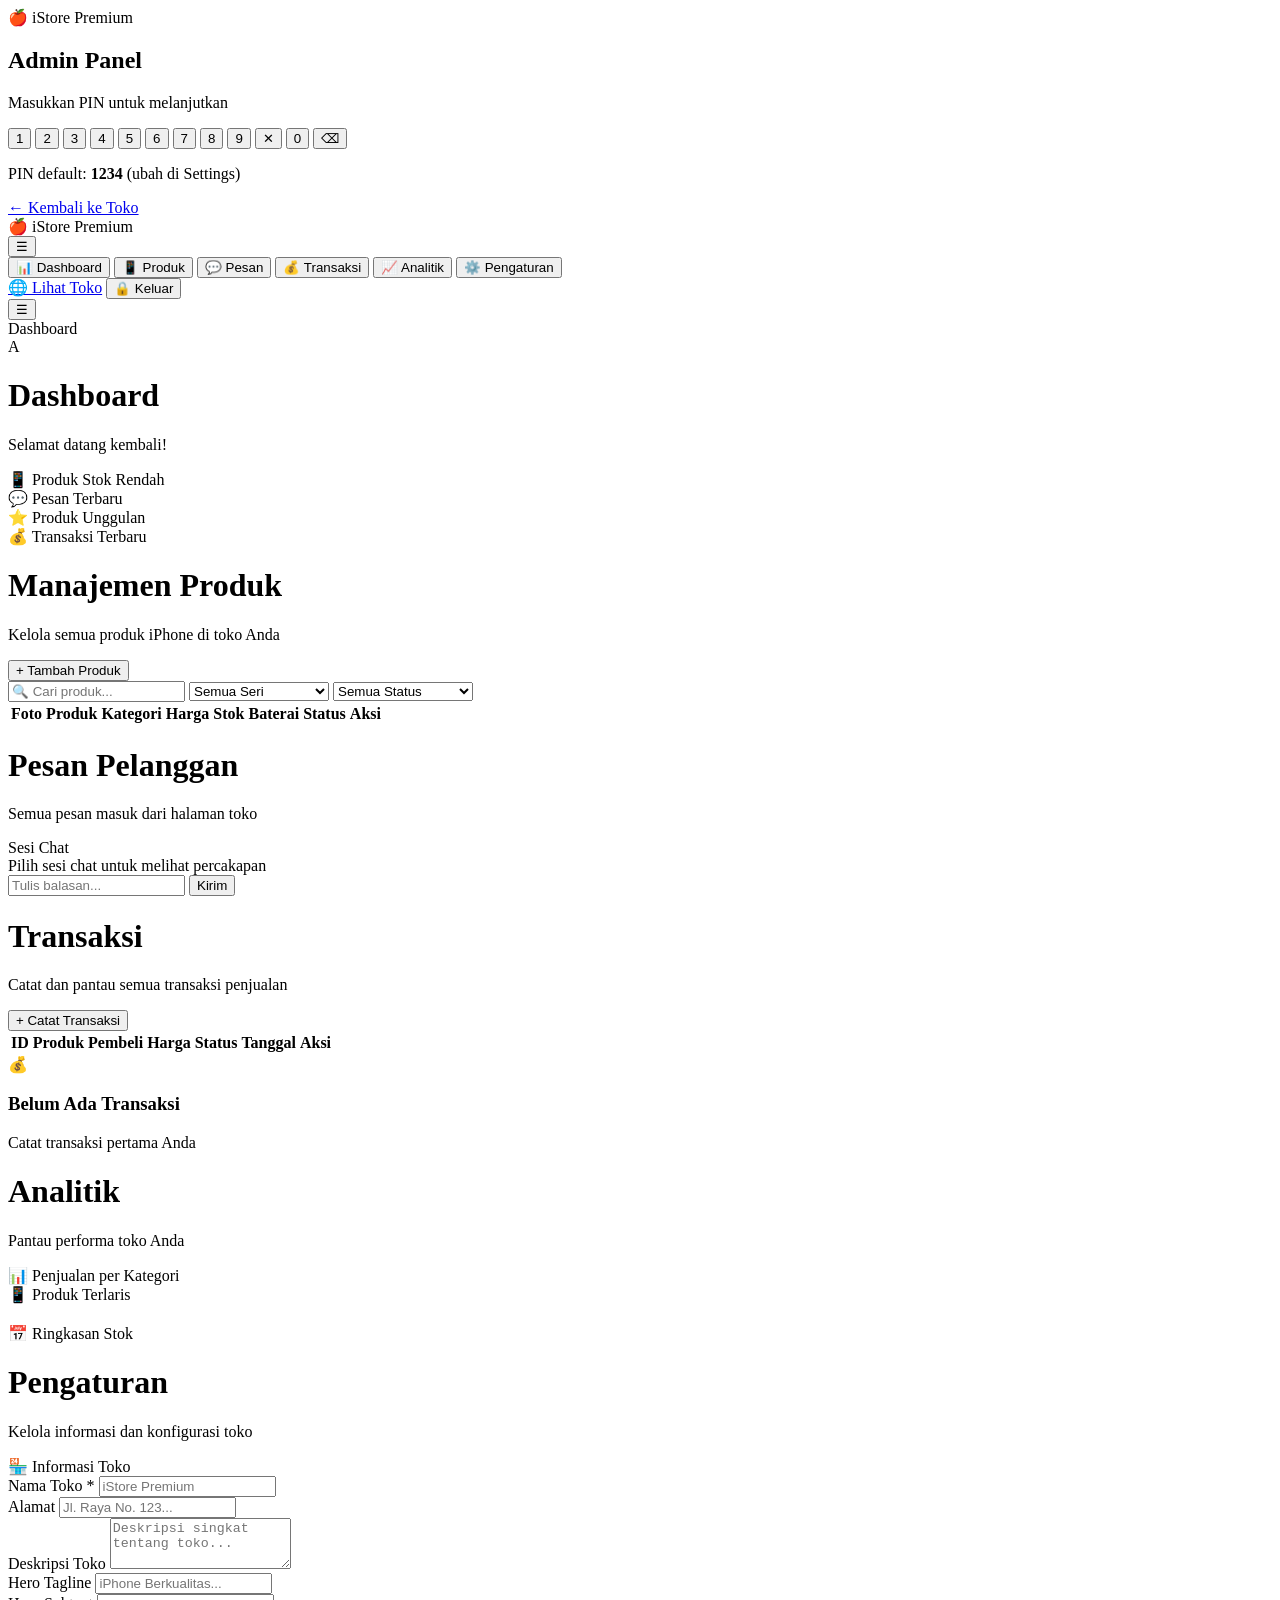
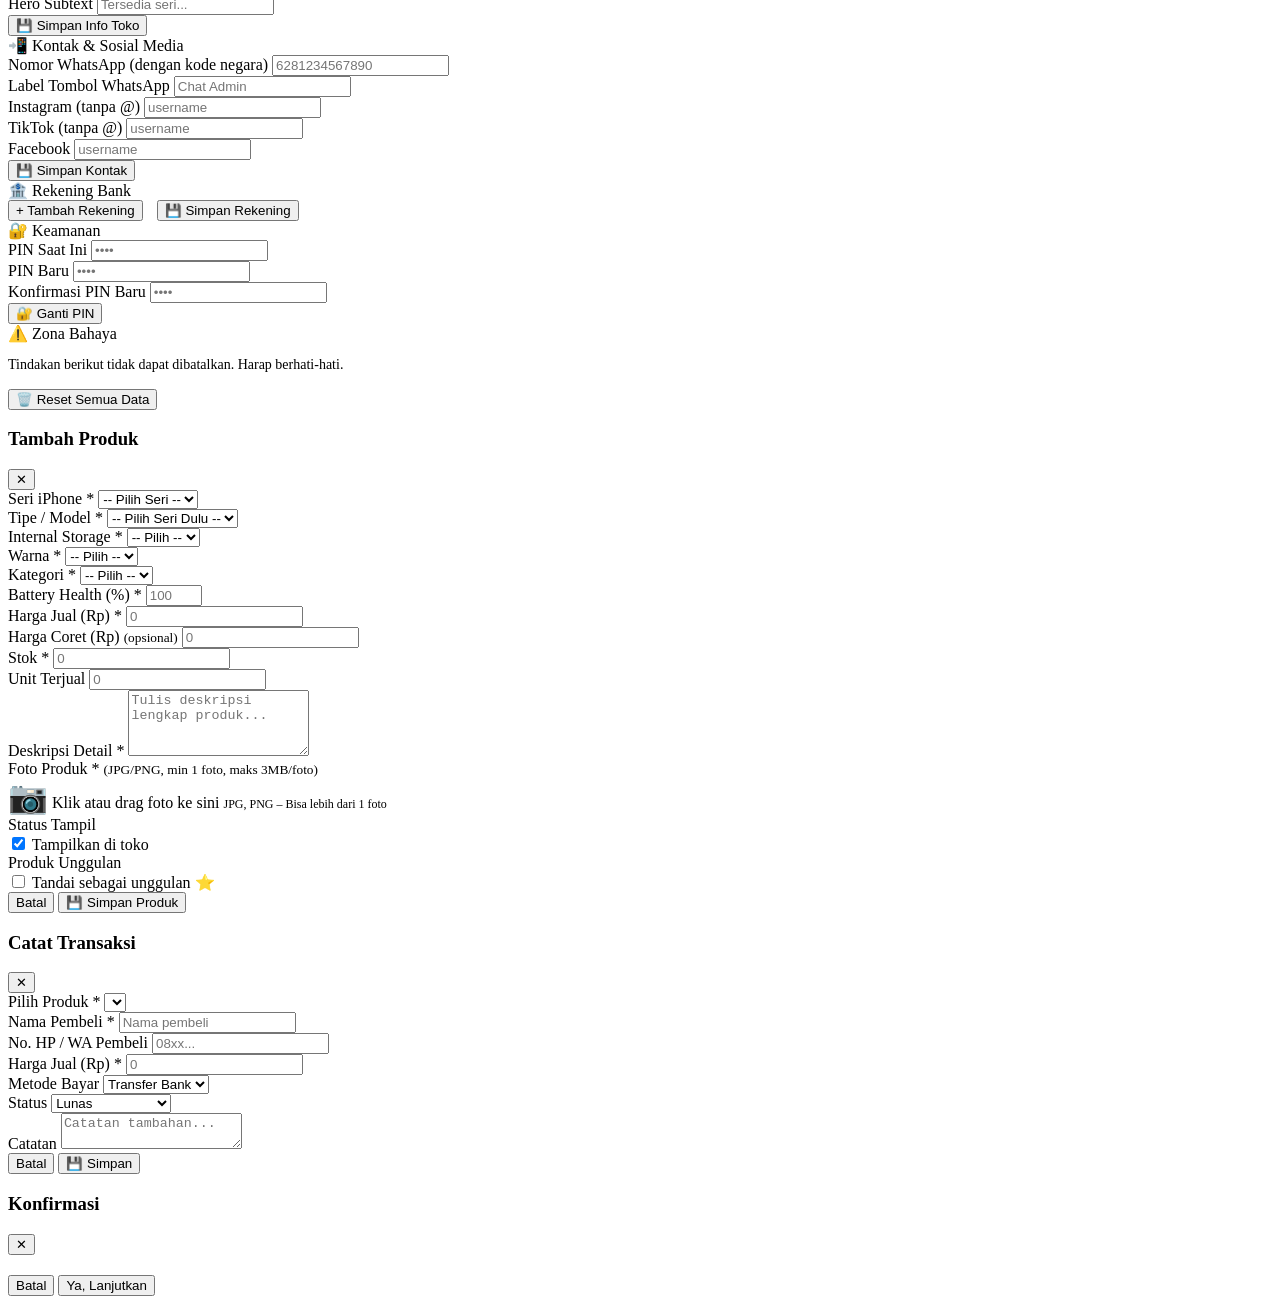
==== index.html @ 0c27c634 "Add files via upload" ====
<!DOCTYPE html>
<html lang="id">
<head>
  <meta charset="UTF-8">
  <meta name="viewport" content="width=device-width, initial-scale=1.0">
  <title>Admin Panel – iStore Premium</title>
  <link rel="stylesheet" href="../assets/css/global.css">
  <link rel="stylesheet" href="../assets/css/admin.css">
</head>
<body>

<!-- ========== LOGIN SCREEN ========== -->
<div class="login-screen" id="loginScreen">
  <div class="login-bg">
    <div class="login-orb login-orb-1"></div>
    <div class="login-orb login-orb-2"></div>
  </div>
  <div class="login-card slide-up">
    <div class="login-logo">
      <span>🍎</span>
      <span class="logo-text-grad" id="loginStoreName">iStore Premium</span>
    </div>
    <h2 class="login-title">Admin Panel</h2>
    <p class="login-sub">Masukkan PIN untuk melanjutkan</p>
    <div class="pin-display" id="pinDisplay">
      <span class="pin-dot" id="pd0"></span>
      <span class="pin-dot" id="pd1"></span>
      <span class="pin-dot" id="pd2"></span>
      <span class="pin-dot" id="pd3"></span>
    </div>
    <div class="pin-keypad">
      <button class="pin-key" data-v="1">1</button>
      <button class="pin-key" data-v="2">2</button>
      <button class="pin-key" data-v="3">3</button>
      <button class="pin-key" data-v="4">4</button>
      <button class="pin-key" data-v="5">5</button>
      <button class="pin-key" data-v="6">6</button>
      <button class="pin-key" data-v="7">7</button>
      <button class="pin-key" data-v="8">8</button>
      <button class="pin-key" data-v="9">9</button>
      <button class="pin-key pin-clear" data-v="clear">✕</button>
      <button class="pin-key" data-v="0">0</button>
      <button class="pin-key pin-del" data-v="del">⌫</button>
    </div>
    <p class="login-hint">PIN default: <strong>1234</strong> (ubah di Settings)</p>
    <a href="../userindex.html" class="login-back">← Kembali ke Toko</a>
  </div>
</div>

<!-- ========== ADMIN DASHBOARD ========== -->
<div class="admin-layout hidden" id="adminLayout">

  <!-- SIDEBAR -->
  <aside class="sidebar" id="sidebar">
    <div class="sidebar-head">
      <div class="sidebar-logo">
        <span>🍎</span>
        <span id="sidebarStoreName">iStore Premium</span>
      </div>
      <button class="sidebar-toggle-btn" id="sidebarToggle">☰</button>
    </div>
    <nav class="sidebar-nav">
      <button class="nav-item active" data-tab="dashboard">
        <span class="nav-icon">📊</span>
        <span class="nav-label">Dashboard</span>
      </button>
      <button class="nav-item" data-tab="products">
        <span class="nav-icon">📱</span>
        <span class="nav-label">Produk</span>
        <span class="nav-badge" id="navBadgeProducts"></span>
      </button>
      <button class="nav-item" data-tab="chat">
        <span class="nav-icon">💬</span>
        <span class="nav-label">Pesan</span>
        <span class="nav-badge" id="navBadgeChats"></span>
      </button>
      <button class="nav-item" data-tab="transactions">
        <span class="nav-icon">💰</span>
        <span class="nav-label">Transaksi</span>
      </button>
      <button class="nav-item" data-tab="analytics">
        <span class="nav-icon">📈</span>
        <span class="nav-label">Analitik</span>
      </button>
      <button class="nav-item" data-tab="settings">
        <span class="nav-icon">⚙️</span>
        <span class="nav-label">Pengaturan</span>
      </button>
    </nav>
    <div class="sidebar-footer">
      <a href="../index.html" class="btn btn-ghost btn-sm w-full" target="_blank">🌐 Lihat Toko</a>
      <button class="btn btn-ghost btn-sm w-full" id="logoutBtn">🔒 Keluar</button>
    </div>
  </aside>

  <!-- MAIN CONTENT -->
  <main class="admin-main">

    <!-- TOP BAR -->
    <header class="admin-topbar">
      <div class="topbar-left">
        <button class="sidebar-mobile-btn" id="sidebarMobileBtn">☰</button>
        <div class="topbar-breadcrumb" id="topbarBreadcrumb">Dashboard</div>
      </div>
      <div class="topbar-right">
        <div class="topbar-time" id="topbarTime"></div>
        <div class="admin-avatar">A</div>
      </div>
    </header>

    <!-- CONTENT AREA -->
    <div class="admin-content">

      <!-- TAB: DASHBOARD -->
      <div class="tab-content active" id="tab-dashboard">
        <div class="tab-header">
          <h1 class="tab-title">Dashboard</h1>
          <p class="tab-sub" id="dashGreeting">Selamat datang kembali!</p>
        </div>

        <div class="stats-grid" id="statsGrid">
          <!-- Rendered by JS -->
        </div>

        <div class="dash-grid">
          <div class="dash-card">
            <div class="dash-card-title">📱 Produk Stok Rendah</div>
            <div id="lowStockList"></div>
          </div>
          <div class="dash-card">
            <div class="dash-card-title">💬 Pesan Terbaru</div>
            <div id="recentChats"></div>
          </div>
          <div class="dash-card">
            <div class="dash-card-title">⭐ Produk Unggulan</div>
            <div id="featuredList"></div>
          </div>
          <div class="dash-card">
            <div class="dash-card-title">💰 Transaksi Terbaru</div>
            <div id="recentTx"></div>
          </div>
        </div>
      </div>

      <!-- TAB: PRODUCTS -->
      <div class="tab-content" id="tab-products">
        <div class="tab-header">
          <div>
            <h1 class="tab-title">Manajemen Produk</h1>
            <p class="tab-sub">Kelola semua produk iPhone di toko Anda</p>
          </div>
          <button class="btn btn-primary" onclick="openAddProduct()">
            + Tambah Produk
          </button>
        </div>
        <div class="product-filter-bar">
          <input type="text" class="input search-input-admin" id="adminSearchProduct" placeholder="🔍 Cari produk...">
          <select class="input" id="adminFilterSeries" style="width:140px">
            <option value="">Semua Seri</option>
          </select>
          <select class="input" id="adminFilterStatus" style="width:140px">
            <option value="">Semua Status</option>
            <option value="active">Aktif</option>
            <option value="inactive">Non-Aktif</option>
          </select>
        </div>
        <div class="admin-table-wrap">
          <table class="admin-table" id="productsTable">
            <thead>
              <tr>
                <th>Foto</th>
                <th>Produk</th>
                <th>Kategori</th>
                <th>Harga</th>
                <th>Stok</th>
                <th>Baterai</th>
                <th>Status</th>
                <th>Aksi</th>
              </tr>
            </thead>
            <tbody id="productsTableBody"></tbody>
          </table>
        </div>
      </div>

      <!-- TAB: CHAT -->
      <div class="tab-content" id="tab-chat">
        <div class="tab-header">
          <h1 class="tab-title">Pesan Pelanggan</h1>
          <p class="tab-sub">Semua pesan masuk dari halaman toko</p>
        </div>
        <div class="chat-admin-layout">
          <div class="chat-sessions-panel">
            <div class="chat-panel-head">Sesi Chat</div>
            <div id="chatSessionsList"></div>
          </div>
          <div class="chat-conversation-panel">
            <div class="chat-conv-header" id="chatConvHeader">
              <span style="color:var(--text-muted)">Pilih sesi chat untuk melihat percakapan</span>
            </div>
            <div class="chat-conv-body" id="chatConvBody"></div>
            <div class="chat-conv-input hidden" id="chatConvInput">
              <input type="text" class="input" id="adminChatInput" placeholder="Tulis balasan...">
              <button class="btn btn-primary" id="adminChatSendBtn">Kirim</button>
            </div>
          </div>
        </div>
      </div>

      <!-- TAB: TRANSACTIONS -->
      <div class="tab-content" id="tab-transactions">
        <div class="tab-header">
          <div>
            <h1 class="tab-title">Transaksi</h1>
            <p class="tab-sub">Catat dan pantau semua transaksi penjualan</p>
          </div>
          <button class="btn btn-primary" onclick="openAddTx()">+ Catat Transaksi</button>
        </div>
        <div class="admin-table-wrap">
          <table class="admin-table">
            <thead>
              <tr>
                <th>ID</th>
                <th>Produk</th>
                <th>Pembeli</th>
                <th>Harga</th>
                <th>Status</th>
                <th>Tanggal</th>
                <th>Aksi</th>
              </tr>
            </thead>
            <tbody id="txTableBody"></tbody>
          </table>
          <div class="empty-state hidden" id="txEmpty">
            <div class="icon">💰</div>
            <h3>Belum Ada Transaksi</h3>
            <p>Catat transaksi pertama Anda</p>
          </div>
        </div>
      </div>

      <!-- TAB: ANALYTICS -->
      <div class="tab-content" id="tab-analytics">
        <div class="tab-header">
          <h1 class="tab-title">Analitik</h1>
          <p class="tab-sub">Pantau performa toko Anda</p>
        </div>
        <div class="analytics-grid" id="analyticsGrid"></div>
        <div class="analytics-row">
          <div class="analytics-card">
            <div class="analytics-card-title">📊 Penjualan per Kategori</div>
            <div id="categoryChart"></div>
          </div>
          <div class="analytics-card">
            <div class="analytics-card-title">📱 Produk Terlaris</div>
            <div id="topProducts"></div>
          </div>
        </div>
        <div class="analytics-card" style="margin-top:20px">
          <div class="analytics-card-title">📅 Ringkasan Stok</div>
          <div id="stockSummary"></div>
        </div>
      </div>

      <!-- TAB: SETTINGS -->
      <div class="tab-content" id="tab-settings">
        <div class="tab-header">
          <h1 class="tab-title">Pengaturan</h1>
          <p class="tab-sub">Kelola informasi dan konfigurasi toko</p>
        </div>
        <div class="settings-grid">
          <!-- Store Info -->
          <div class="settings-section">
            <div class="settings-section-title">🏪 Informasi Toko</div>
            <div class="form-grid">
              <div class="input-group">
                <label>Nama Toko <span class="required">*</span></label>
                <input type="text" class="input" id="setStoreName" placeholder="iStore Premium">
              </div>
              <div class="input-group">
                <label>Alamat</label>
                <input type="text" class="input" id="setAddress" placeholder="Jl. Raya No. 123...">
              </div>
              <div class="input-group" style="grid-column:1/-1">
                <label>Deskripsi Toko</label>
                <textarea class="input" id="setDescription" rows="3" placeholder="Deskripsi singkat tentang toko..."></textarea>
              </div>
              <div class="input-group">
                <label>Hero Tagline</label>
                <input type="text" class="input" id="setHeroTagline" placeholder="iPhone Berkualitas...">
              </div>
              <div class="input-group">
                <label>Hero Subtext</label>
                <input type="text" class="input" id="setHeroSubtext" placeholder="Tersedia seri...">
              </div>
            </div>
            <button class="btn btn-primary mt-4" onclick="saveStoreSettings()">💾 Simpan Info Toko</button>
          </div>

          <!-- Contact / Socmed -->
          <div class="settings-section">
            <div class="settings-section-title">📲 Kontak & Sosial Media</div>
            <div class="form-grid">
              <div class="input-group">
                <label>Nomor WhatsApp (dengan kode negara)</label>
                <input type="text" class="input" id="setWhatsapp" placeholder="6281234567890">
              </div>
              <div class="input-group">
                <label>Label Tombol WhatsApp</label>
                <input type="text" class="input" id="setWaLabel" placeholder="Chat Admin">
              </div>
              <div class="input-group">
                <label>Instagram (tanpa @)</label>
                <input type="text" class="input" id="setInstagram" placeholder="username">
              </div>
              <div class="input-group">
                <label>TikTok (tanpa @)</label>
                <input type="text" class="input" id="setTiktok" placeholder="username">
              </div>
              <div class="input-group">
                <label>Facebook</label>
                <input type="text" class="input" id="setFacebook" placeholder="username">
              </div>
            </div>
            <button class="btn btn-primary mt-4" onclick="saveContactSettings()">💾 Simpan Kontak</button>
          </div>

          <!-- Bank Accounts -->
          <div class="settings-section">
            <div class="settings-section-title">🏦 Rekening Bank</div>
            <div id="bankSettingsList"></div>
            <button class="btn btn-secondary mt-3" onclick="addBankField()">+ Tambah Rekening</button>
            <button class="btn btn-primary mt-3" style="margin-left:10px" onclick="saveBankSettings()">💾 Simpan Rekening</button>
          </div>

          <!-- Security -->
          <div class="settings-section">
            <div class="settings-section-title">🔐 Keamanan</div>
            <div class="form-grid">
              <div class="input-group">
                <label>PIN Saat Ini</label>
                <input type="password" class="input" id="setPinCurrent" placeholder="••••" maxlength="4">
              </div>
              <div class="input-group">
                <label>PIN Baru</label>
                <input type="password" class="input" id="setPinNew" placeholder="••••" maxlength="4">
              </div>
              <div class="input-group">
                <label>Konfirmasi PIN Baru</label>
                <input type="password" class="input" id="setPinConfirm" placeholder="••••" maxlength="4">
              </div>
            </div>
            <button class="btn btn-primary mt-4" onclick="changePin()">🔐 Ganti PIN</button>
          </div>

          <!-- Danger Zone -->
          <div class="settings-section danger-zone">
            <div class="settings-section-title">⚠️ Zona Bahaya</div>
            <p style="font-size:14px;color:var(--text-muted);margin-bottom:16px">Tindakan berikut tidak dapat dibatalkan. Harap berhati-hati.</p>
            <button class="btn btn-danger" onclick="confirmReset()">🗑️ Reset Semua Data</button>
          </div>
        </div>
      </div>

    </div><!-- end admin-content -->
  </main>
</div><!-- end admin-layout -->

<!-- ========== PRODUCT FORM MODAL ========== -->
<div class="modal-overlay" id="productFormModal">
  <div class="modal" style="max-width:700px">
    <div class="modal-header">
      <h3 class="modal-title" id="productFormTitle">Tambah Produk</h3>
      <button class="modal-close" data-modal-close>✕</button>
    </div>
    <div class="modal-body">
      <input type="hidden" id="formProductId">
      <div class="form-grid">
        <div class="input-group">
          <label>Seri iPhone <span class="required">*</span></label>
          <select class="input" id="fSeries">
            <option value="">-- Pilih Seri --</option>
          </select>
        </div>
        <div class="input-group">
          <label>Tipe / Model <span class="required">*</span></label>
          <select class="input" id="fType">
            <option value="">-- Pilih Seri Dulu --</option>
          </select>
        </div>
        <div class="input-group">
          <label>Internal Storage <span class="required">*</span></label>
          <select class="input" id="fInternal">
            <option value="">-- Pilih --</option>
          </select>
        </div>
        <div class="input-group">
          <label>Warna <span class="required">*</span></label>
          <select class="input" id="fColor">
            <option value="">-- Pilih --</option>
          </select>
        </div>
        <div class="input-group">
          <label>Kategori <span class="required">*</span></label>
          <select class="input" id="fCategory">
            <option value="">-- Pilih --</option>
          </select>
        </div>
        <div class="input-group">
          <label>Battery Health (%) <span class="required">*</span></label>
          <input type="number" class="input" id="fBattery" min="1" max="100" placeholder="100">
        </div>
        <div class="input-group">
          <label>Harga Jual (Rp) <span class="required">*</span></label>
          <input type="number" class="input" id="fPrice" placeholder="0">
        </div>
        <div class="input-group">
          <label>Harga Coret (Rp) <small>(opsional)</small></label>
          <input type="number" class="input" id="fPriceOld" placeholder="0">
        </div>
        <div class="input-group">
          <label>Stok <span class="required">*</span></label>
          <input type="number" class="input" id="fStock" min="0" placeholder="0">
        </div>
        <div class="input-group">
          <label>Unit Terjual</label>
          <input type="number" class="input" id="fSold" min="0" placeholder="0">
        </div>
        <div class="input-group" style="grid-column:1/-1">
          <label>Deskripsi Detail <span class="required">*</span></label>
          <textarea class="input" id="fDescription" rows="4" placeholder="Tulis deskripsi lengkap produk..."></textarea>
        </div>
        <div class="input-group" style="grid-column:1/-1">
          <label>Foto Produk <span class="required">*</span> <small>(JPG/PNG, min 1 foto, maks 3MB/foto)</small></label>
          <div class="photo-upload-area" id="photoUploadArea">
            <div class="photo-upload-placeholder" id="photoPlaceholder">
              <span style="font-size:32px">📷</span>
              <span>Klik atau drag foto ke sini</span>
              <span style="font-size:12px;color:var(--text-muted)">JPG, PNG – Bisa lebih dari 1 foto</span>
            </div>
            <input type="file" id="fPhotos" accept="image/jpeg,image/jpg,image/png,image/webp" multiple style="display:none">
            <div class="photo-preview-grid" id="photoPreviewGrid"></div>
          </div>
        </div>
        <div class="input-group">
          <label>Status Tampil</label>
          <div class="toggle-wrap">
            <label class="toggle-switch">
              <input type="checkbox" id="fActive" checked>
              <span class="toggle-slider"></span>
            </label>
            <span>Tampilkan di toko</span>
          </div>
        </div>
        <div class="input-group">
          <label>Produk Unggulan</label>
          <div class="toggle-wrap">
            <label class="toggle-switch">
              <input type="checkbox" id="fFeatured">
              <span class="toggle-slider"></span>
            </label>
            <span>Tandai sebagai unggulan ⭐</span>
          </div>
        </div>
      </div>
      <div class="modal-footer">
        <button class="btn btn-secondary" data-modal-close>Batal</button>
        <button class="btn btn-primary" onclick="saveProduct()">💾 Simpan Produk</button>
      </div>
    </div>
  </div>
</div>

<!-- TRANSACTION FORM MODAL -->
<div class="modal-overlay" id="txFormModal">
  <div class="modal">
    <div class="modal-header">
      <h3 class="modal-title">Catat Transaksi</h3>
      <button class="modal-close" data-modal-close>✕</button>
    </div>
    <div class="modal-body">
      <input type="hidden" id="txFormId">
      <div class="form-grid">
        <div class="input-group" style="grid-column:1/-1">
          <label>Pilih Produk <span class="required">*</span></label>
          <select class="input" id="txProduct"></select>
        </div>
        <div class="input-group">
          <label>Nama Pembeli <span class="required">*</span></label>
          <input type="text" class="input" id="txBuyer" placeholder="Nama pembeli">
        </div>
        <div class="input-group">
          <label>No. HP / WA Pembeli</label>
          <input type="text" class="input" id="txPhone" placeholder="08xx...">
        </div>
        <div class="input-group">
          <label>Harga Jual (Rp) <span class="required">*</span></label>
          <input type="number" class="input" id="txPrice" placeholder="0">
        </div>
        <div class="input-group">
          <label>Metode Bayar</label>
          <select class="input" id="txMethod">
            <option value="Transfer">Transfer Bank</option>
            <option value="Cash">Cash</option>
            <option value="COD">COD</option>
            <option value="Lainnya">Lainnya</option>
          </select>
        </div>
        <div class="input-group">
          <label>Status</label>
          <select class="input" id="txStatus">
            <option value="Lunas">Lunas</option>
            <option value="DP">DP / Uang Muka</option>
            <option value="Pending">Pending</option>
            <option value="Batal">Dibatalkan</option>
          </select>
        </div>
        <div class="input-group" style="grid-column:1/-1">
          <label>Catatan</label>
          <textarea class="input" id="txNotes" rows="2" placeholder="Catatan tambahan..."></textarea>
        </div>
      </div>
      <div class="modal-footer">
        <button class="btn btn-secondary" data-modal-close>Batal</button>
        <button class="btn btn-primary" onclick="saveTx()">💾 Simpan</button>
      </div>
    </div>
  </div>
</div>

<!-- CONFIRM MODAL -->
<div class="modal-overlay" id="confirmModal">
  <div class="modal" style="max-width:400px">
    <div class="modal-header">
      <h3 class="modal-title" id="confirmTitle">Konfirmasi</h3>
      <button class="modal-close" data-modal-close>✕</button>
    </div>
    <div class="modal-body">
      <p id="confirmMsg" style="font-size:15px;color:var(--text-secondary);margin-bottom:20px"></p>
      <div class="modal-footer">
        <button class="btn btn-secondary" data-modal-close>Batal</button>
        <button class="btn btn-danger" id="confirmOkBtn">Ya, Lanjutkan</button>
      </div>
    </div>
  </div>
</div>

<script src="../assets/js/core.js"></script>
<script src="../assets/js/admin.js"></script>
</body>
</html>
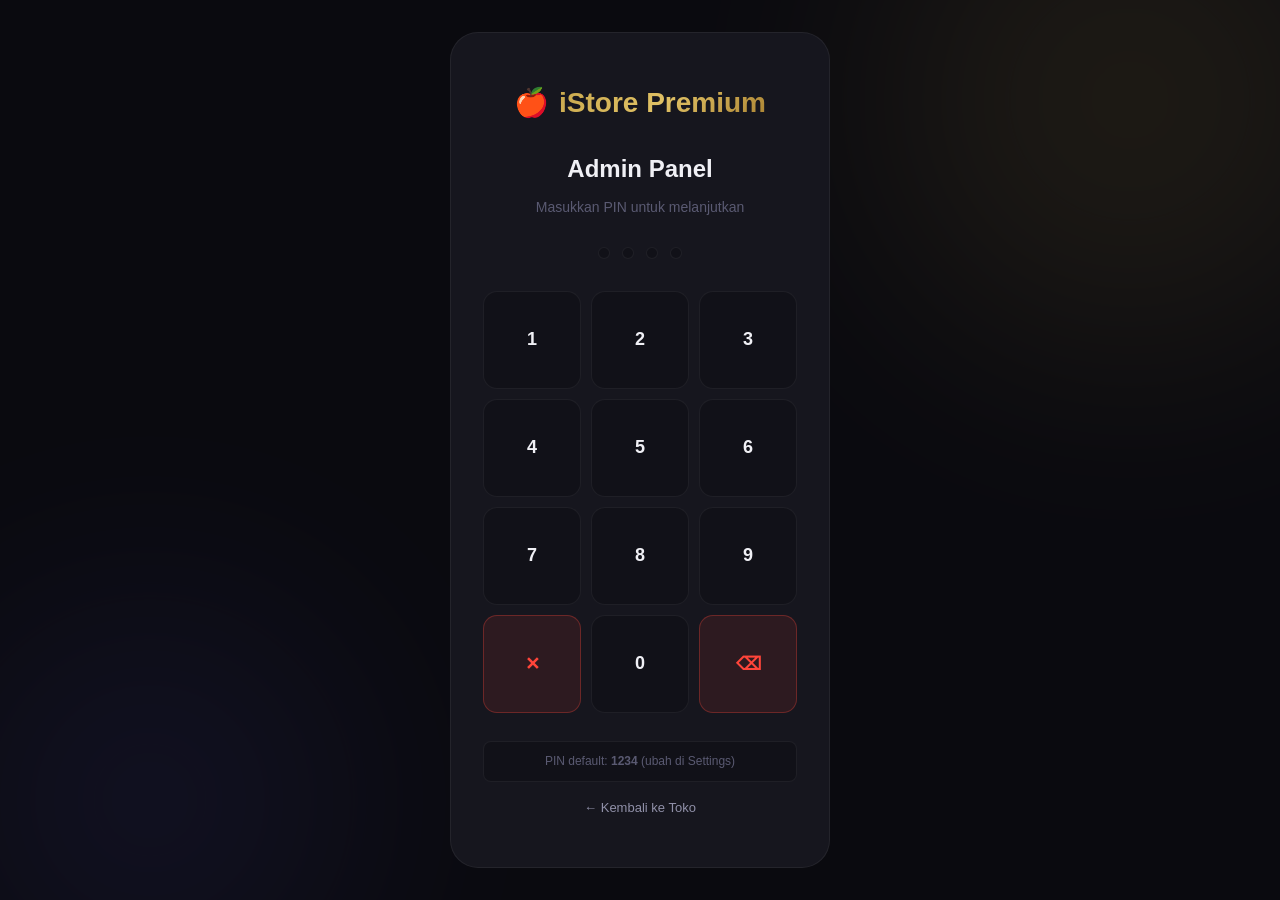
==== commit 53f60e57: "Update index.html" ====
--- a/index.html
+++ b/index.html
@@ -4,8 +4,8 @@
   <meta charset="UTF-8">
   <meta name="viewport" content="width=device-width, initial-scale=1.0">
   <title>Admin Panel – iStore Premium</title>
-  <link rel="stylesheet" href="../assets/css/global.css">
-  <link rel="stylesheet" href="../assets/css/admin.css">
+  <link rel="stylesheet" href="global.css">
+  <link rel="stylesheet" href="admin.css">
 </head>
 <body>
 
@@ -545,7 +545,7 @@
   </div>
 </div>
 
-<script src="../assets/js/core.js"></script>
-<script src="../assets/js/admin.js"></script>
+<script src="core.js"></script>
+<script src="admin.js"></script>
 </body>
-</html>+</html>
--- a/global.css
+++ b/global.css
@@ -0,0 +1,569 @@
+/* ============================================
+   iStore Premium - Global Styles
+   Design: Sleek dark tech aesthetic with 
+   Apple-inspired minimalism + gold accent
+   ============================================ */
+
+@import url('https://fonts.googleapis.com/css2?family=Inter:wght@300;400;500;600;700;800;900&family=SF+Pro+Display:wght@400;700&display=swap');
+
+:root {
+  /* Core Palette */
+  --bg-primary: #0a0a0f;
+  --bg-secondary: #111118;
+  --bg-card: #16161e;
+  --bg-card-hover: #1c1c26;
+  --bg-overlay: rgba(10, 10, 15, 0.95);
+
+  /* Accent */
+  --gold: #c9a84c;
+  --gold-light: #e0c165;
+  --gold-dark: #a88030;
+  --gold-glow: rgba(201, 168, 76, 0.15);
+  --gold-gradient: linear-gradient(135deg, #c9a84c, #e0c165, #a88030);
+
+  /* Text */
+  --text-primary: #f0f0f5;
+  --text-secondary: #9090a8;
+  --text-muted: #5a5a72;
+  --text-white: #ffffff;
+
+  /* Status */
+  --success: #30d158;
+  --success-bg: rgba(48, 209, 88, 0.1);
+  --warning: #ffd60a;
+  --warning-bg: rgba(255, 214, 10, 0.1);
+  --danger: #ff453a;
+  --danger-bg: rgba(255, 69, 58, 0.1);
+  --info: #0a84ff;
+  --info-bg: rgba(10, 132, 255, 0.1);
+
+  /* Border */
+  --border: rgba(255, 255, 255, 0.06);
+  --border-hover: rgba(201, 168, 76, 0.3);
+  --border-active: rgba(201, 168, 76, 0.7);
+
+  /* Radius */
+  --radius-sm: 8px;
+  --radius-md: 14px;
+  --radius-lg: 20px;
+  --radius-xl: 28px;
+  --radius-full: 9999px;
+
+  /* Shadow */
+  --shadow-sm: 0 2px 8px rgba(0,0,0,0.3);
+  --shadow-md: 0 8px 32px rgba(0,0,0,0.4);
+  --shadow-lg: 0 20px 60px rgba(0,0,0,0.6);
+  --shadow-gold: 0 4px 24px rgba(201, 168, 76, 0.25);
+
+  /* Typography */
+  --font-sans: 'Inter', -apple-system, BlinkMacSystemFont, sans-serif;
+  --font-display: 'Inter', -apple-system, sans-serif;
+
+  /* Transitions */
+  --ease: cubic-bezier(0.25, 0.46, 0.45, 0.94);
+  --ease-bounce: cubic-bezier(0.34, 1.56, 0.64, 1);
+  --t-fast: 150ms;
+  --t-normal: 250ms;
+  --t-slow: 400ms;
+}
+
+/* ======= RESET ======= */
+*, *::before, *::after {
+  box-sizing: border-box;
+  margin: 0;
+  padding: 0;
+}
+
+html {
+  scroll-behavior: smooth;
+  -webkit-text-size-adjust: 100%;
+}
+
+body {
+  font-family: var(--font-sans);
+  background: var(--bg-primary);
+  color: var(--text-primary);
+  line-height: 1.6;
+  min-height: 100vh;
+  -webkit-font-smoothing: antialiased;
+  -moz-osx-font-smoothing: grayscale;
+  overflow-x: hidden;
+}
+
+img {
+  max-width: 100%;
+  height: auto;
+  display: block;
+}
+
+a {
+  color: inherit;
+  text-decoration: none;
+}
+
+button {
+  cursor: pointer;
+  font-family: inherit;
+  border: none;
+  outline: none;
+  background: none;
+}
+
+input, textarea, select {
+  font-family: inherit;
+  outline: none;
+}
+
+ul, ol {
+  list-style: none;
+}
+
+/* ======= SCROLLBAR ======= */
+::-webkit-scrollbar {
+  width: 6px;
+  height: 6px;
+}
+::-webkit-scrollbar-track {
+  background: var(--bg-secondary);
+}
+::-webkit-scrollbar-thumb {
+  background: var(--gold-dark);
+  border-radius: 3px;
+}
+::-webkit-scrollbar-thumb:hover {
+  background: var(--gold);
+}
+
+/* ======= UTILITY CLASSES ======= */
+.hidden { display: none !important; }
+.flex { display: flex; }
+.grid { display: grid; }
+.block { display: block; }
+.relative { position: relative; }
+.absolute { position: absolute; }
+.fixed { position: fixed; }
+
+.items-center { align-items: center; }
+.items-start { align-items: flex-start; }
+.justify-between { justify-content: space-between; }
+.justify-center { justify-content: center; }
+.gap-1 { gap: 4px; }
+.gap-2 { gap: 8px; }
+.gap-3 { gap: 12px; }
+.gap-4 { gap: 16px; }
+
+.text-center { text-align: center; }
+.text-right { text-align: right; }
+.text-xs { font-size: 11px; }
+.text-sm { font-size: 13px; }
+.text-md { font-size: 15px; }
+.text-lg { font-size: 18px; }
+.text-xl { font-size: 22px; }
+.text-2xl { font-size: 28px; }
+
+.font-medium { font-weight: 500; }
+.font-semibold { font-weight: 600; }
+.font-bold { font-weight: 700; }
+
+.text-gold { color: var(--gold); }
+.text-muted { color: var(--text-muted); }
+.text-secondary { color: var(--text-secondary); }
+.text-success { color: var(--success); }
+.text-danger { color: var(--danger); }
+.text-warning { color: var(--warning); }
+
+.w-full { width: 100%; }
+.h-full { height: 100%; }
+
+.mt-1 { margin-top: 4px; }
+.mt-2 { margin-top: 8px; }
+.mt-3 { margin-top: 12px; }
+.mt-4 { margin-top: 16px; }
+.mb-1 { margin-bottom: 4px; }
+.mb-2 { margin-bottom: 8px; }
+.mb-3 { margin-bottom: 12px; }
+.mb-4 { margin-bottom: 16px; }
+
+/* ======= BUTTONS ======= */
+.btn {
+  display: inline-flex;
+  align-items: center;
+  justify-content: center;
+  gap: 8px;
+  padding: 10px 20px;
+  border-radius: var(--radius-full);
+  font-size: 14px;
+  font-weight: 600;
+  letter-spacing: 0.3px;
+  transition: all var(--t-normal) var(--ease);
+  cursor: pointer;
+  border: none;
+  white-space: nowrap;
+}
+
+.btn-primary {
+  background: var(--gold-gradient);
+  color: #0a0a0f;
+  box-shadow: 0 4px 16px rgba(201, 168, 76, 0.3);
+}
+.btn-primary:hover {
+  transform: translateY(-2px);
+  box-shadow: 0 8px 28px rgba(201, 168, 76, 0.45);
+}
+.btn-primary:active { transform: translateY(0); }
+
+.btn-secondary {
+  background: var(--bg-card);
+  color: var(--text-primary);
+  border: 1px solid var(--border);
+}
+.btn-secondary:hover {
+  border-color: var(--gold);
+  color: var(--gold);
+  background: var(--gold-glow);
+}
+
+.btn-danger {
+  background: var(--danger-bg);
+  color: var(--danger);
+  border: 1px solid rgba(255, 69, 58, 0.3);
+}
+.btn-danger:hover {
+  background: var(--danger);
+  color: white;
+}
+
+.btn-ghost {
+  background: transparent;
+  color: var(--text-secondary);
+  padding: 8px 12px;
+}
+.btn-ghost:hover {
+  color: var(--text-primary);
+  background: var(--bg-card);
+}
+
+.btn-sm { padding: 7px 14px; font-size: 13px; }
+.btn-lg { padding: 14px 28px; font-size: 16px; }
+.btn-icon {
+  width: 38px;
+  height: 38px;
+  padding: 0;
+  border-radius: var(--radius-full);
+}
+
+/* ======= INPUTS ======= */
+.input-group {
+  display: flex;
+  flex-direction: column;
+  gap: 6px;
+}
+.input-group label {
+  font-size: 13px;
+  font-weight: 500;
+  color: var(--text-secondary);
+  letter-spacing: 0.3px;
+}
+.input-group label span.required {
+  color: var(--gold);
+  margin-left: 3px;
+}
+
+.input {
+  width: 100%;
+  background: var(--bg-secondary);
+  border: 1px solid var(--border);
+  color: var(--text-primary);
+  padding: 11px 15px;
+  border-radius: var(--radius-md);
+  font-size: 14px;
+  transition: all var(--t-fast) var(--ease);
+}
+.input:focus {
+  border-color: var(--gold);
+  background: var(--bg-card);
+  box-shadow: 0 0 0 3px var(--gold-glow);
+}
+.input::placeholder {
+  color: var(--text-muted);
+}
+.input:disabled {
+  opacity: 0.5;
+  cursor: not-allowed;
+}
+
+textarea.input {
+  resize: vertical;
+  min-height: 90px;
+}
+
+select.input {
+  appearance: none;
+  background-image: url("data:image/svg+xml,%3Csvg xmlns='http://www.w3.org/2000/svg' fill='none' viewBox='0 0 24 24' stroke='%239090a8'%3E%3Cpath stroke-linecap='round' stroke-linejoin='round' stroke-width='2' d='M19 9l-7 7-7-7'/%3E%3C/svg%3E");
+  background-repeat: no-repeat;
+  background-position: right 12px center;
+  background-size: 18px;
+  padding-right: 40px;
+  cursor: pointer;
+}
+
+/* ======= CARDS ======= */
+.card {
+  background: var(--bg-card);
+  border: 1px solid var(--border);
+  border-radius: var(--radius-lg);
+  overflow: hidden;
+  transition: all var(--t-normal) var(--ease);
+}
+.card:hover {
+  border-color: var(--border-hover);
+  box-shadow: var(--shadow-md);
+}
+
+/* ======= BADGES ======= */
+.badge {
+  display: inline-flex;
+  align-items: center;
+  gap: 4px;
+  padding: 3px 10px;
+  border-radius: var(--radius-full);
+  font-size: 11px;
+  font-weight: 600;
+  letter-spacing: 0.4px;
+  text-transform: uppercase;
+}
+.badge-gold {
+  background: var(--gold-glow);
+  color: var(--gold);
+  border: 1px solid rgba(201, 168, 76, 0.25);
+}
+.badge-success {
+  background: var(--success-bg);
+  color: var(--success);
+  border: 1px solid rgba(48, 209, 88, 0.25);
+}
+.badge-danger {
+  background: var(--danger-bg);
+  color: var(--danger);
+  border: 1px solid rgba(255, 69, 58, 0.25);
+}
+.badge-warning {
+  background: var(--warning-bg);
+  color: var(--warning);
+  border: 1px solid rgba(255, 214, 10, 0.25);
+}
+.badge-info {
+  background: var(--info-bg);
+  color: var(--info);
+  border: 1px solid rgba(10, 132, 255, 0.25);
+}
+.badge-muted {
+  background: rgba(90,90,114,0.15);
+  color: var(--text-muted);
+  border: 1px solid var(--border);
+}
+
+/* ======= MODALS ======= */
+.modal-overlay {
+  position: fixed;
+  inset: 0;
+  background: rgba(0, 0, 0, 0.8);
+  backdrop-filter: blur(8px);
+  -webkit-backdrop-filter: blur(8px);
+  z-index: 1000;
+  display: flex;
+  align-items: center;
+  justify-content: center;
+  padding: 20px;
+  opacity: 0;
+  pointer-events: none;
+  transition: opacity var(--t-normal) var(--ease);
+}
+.modal-overlay.active {
+  opacity: 1;
+  pointer-events: all;
+}
+
+.modal {
+  background: var(--bg-card);
+  border: 1px solid var(--border);
+  border-radius: var(--radius-xl);
+  width: 100%;
+  max-width: 560px;
+  max-height: 90vh;
+  overflow-y: auto;
+  transform: scale(0.95) translateY(10px);
+  transition: transform var(--t-normal) var(--ease-bounce);
+}
+.modal-overlay.active .modal {
+  transform: scale(1) translateY(0);
+}
+
+.modal-header {
+  display: flex;
+  align-items: center;
+  justify-content: space-between;
+  padding: 22px 24px 0;
+  margin-bottom: 16px;
+}
+.modal-title {
+  font-size: 18px;
+  font-weight: 700;
+  color: var(--text-primary);
+}
+.modal-close {
+  width: 32px;
+  height: 32px;
+  border-radius: var(--radius-full);
+  background: var(--bg-secondary);
+  display: flex;
+  align-items: center;
+  justify-content: center;
+  cursor: pointer;
+  color: var(--text-secondary);
+  font-size: 16px;
+  transition: all var(--t-fast);
+}
+.modal-close:hover {
+  background: var(--danger-bg);
+  color: var(--danger);
+}
+.modal-body {
+  padding: 0 24px 24px;
+}
+.modal-footer {
+  display: flex;
+  gap: 10px;
+  justify-content: flex-end;
+  padding-top: 16px;
+  border-top: 1px solid var(--border);
+}
+
+/* ======= TOAST ======= */
+.toast-container {
+  position: fixed;
+  bottom: 24px;
+  right: 24px;
+  z-index: 9999;
+  display: flex;
+  flex-direction: column;
+  gap: 10px;
+  pointer-events: none;
+}
+.toast {
+  display: flex;
+  align-items: center;
+  gap: 12px;
+  padding: 14px 18px;
+  background: var(--bg-card);
+  border: 1px solid var(--border);
+  border-radius: var(--radius-md);
+  box-shadow: var(--shadow-md);
+  font-size: 14px;
+  font-weight: 500;
+  min-width: 240px;
+  max-width: 360px;
+  transform: translateX(120%);
+  transition: transform var(--t-normal) var(--ease-bounce);
+  pointer-events: all;
+}
+.toast.show { transform: translateX(0); }
+.toast.toast-success { border-left: 3px solid var(--success); }
+.toast.toast-error { border-left: 3px solid var(--danger); }
+.toast.toast-info { border-left: 3px solid var(--info); }
+.toast.toast-warning { border-left: 3px solid var(--warning); }
+
+/* ======= LOADING ======= */
+.loading-spinner {
+  width: 20px;
+  height: 20px;
+  border: 2px solid var(--border);
+  border-top-color: var(--gold);
+  border-radius: 50%;
+  animation: spin 0.7s linear infinite;
+}
+@keyframes spin { to { transform: rotate(360deg); } }
+
+/* ======= EMPTY STATE ======= */
+.empty-state {
+  text-align: center;
+  padding: 60px 20px;
+  color: var(--text-muted);
+}
+.empty-state .icon {
+  font-size: 48px;
+  margin-bottom: 16px;
+  opacity: 0.5;
+}
+.empty-state h3 {
+  font-size: 16px;
+  font-weight: 600;
+  color: var(--text-secondary);
+  margin-bottom: 8px;
+}
+.empty-state p {
+  font-size: 14px;
+}
+
+/* ======= GOLD DIVIDER ======= */
+.divider {
+  height: 1px;
+  background: linear-gradient(90deg, transparent, var(--gold), transparent);
+  opacity: 0.2;
+  margin: 20px 0;
+}
+
+/* ======= IMAGE PLACEHOLDER ======= */
+.img-placeholder {
+  background: linear-gradient(135deg, var(--bg-secondary), var(--bg-card));
+  display: flex;
+  align-items: center;
+  justify-content: center;
+  color: var(--text-muted);
+  font-size: 40px;
+}
+
+/* ======= SKELETON ======= */
+.skeleton {
+  background: linear-gradient(90deg, var(--bg-secondary) 25%, var(--bg-card) 50%, var(--bg-secondary) 75%);
+  background-size: 200% 100%;
+  animation: shimmer 1.5s infinite;
+  border-radius: var(--radius-sm);
+}
+@keyframes shimmer {
+  0% { background-position: 200% 0; }
+  100% { background-position: -200% 0; }
+}
+
+/* ======= ANIMATIONS ======= */
+@keyframes fadeIn {
+  from { opacity: 0; transform: translateY(8px); }
+  to { opacity: 1; transform: translateY(0); }
+}
+@keyframes slideUp {
+  from { opacity: 0; transform: translateY(24px); }
+  to { opacity: 1; transform: translateY(0); }
+}
+@keyframes pulse {
+  0%, 100% { opacity: 1; }
+  50% { opacity: 0.5; }
+}
+
+.fade-in { animation: fadeIn var(--t-normal) var(--ease) both; }
+.slide-up { animation: slideUp var(--t-slow) var(--ease) both; }
+
+/* ======= RESPONSIVE ======= */
+@media (max-width: 768px) {
+  .toast-container {
+    bottom: 16px;
+    right: 16px;
+    left: 16px;
+  }
+  .toast {
+    min-width: unset;
+    max-width: 100%;
+  }
+  .modal {
+    max-height: 95vh;
+  }
+}
--- a/admin.css
+++ b/admin.css
@@ -0,0 +1,881 @@
+/* ============================================
+   iStore Premium - Admin Panel CSS
+   ============================================ */
+
+/* ======= LOGIN SCREEN ======= */
+.login-screen {
+  position: fixed;
+  inset: 0;
+  display: flex;
+  align-items: center;
+  justify-content: center;
+  background: var(--bg-primary);
+  z-index: 1000;
+  overflow: hidden;
+}
+.login-screen.hidden { display: none; }
+.login-bg {
+  position: absolute;
+  inset: 0;
+  pointer-events: none;
+}
+.login-orb {
+  position: absolute;
+  border-radius: 50%;
+  filter: blur(120px);
+  opacity: 0.1;
+}
+.login-orb-1 {
+  width: 500px; height: 500px;
+  background: var(--gold);
+  top: -150px; right: -100px;
+}
+.login-orb-2 {
+  width: 400px; height: 400px;
+  background: #5856d6;
+  bottom: -100px; left: -50px;
+}
+.login-card {
+  width: 100%;
+  max-width: 380px;
+  background: var(--bg-card);
+  border: 1px solid var(--border);
+  border-radius: var(--radius-xl);
+  padding: 48px 32px;
+  position: relative;
+  z-index: 1;
+  text-align: center;
+}
+.login-logo {
+  display: flex;
+  align-items: center;
+  justify-content: center;
+  gap: 10px;
+  margin-bottom: 24px;
+  font-size: 28px;
+  font-weight: 900;
+}
+.logo-text-grad {
+  background: var(--gold-gradient);
+  -webkit-background-clip: text;
+  -webkit-text-fill-color: transparent;
+  background-clip: text;
+}
+.login-title {
+  font-size: 24px;
+  font-weight: 800;
+  margin-bottom: 8px;
+}
+.login-sub {
+  font-size: 14px;
+  color: var(--text-muted);
+  margin-bottom: 28px;
+}
+.pin-display {
+  display: flex;
+  justify-content: center;
+  gap: 12px;
+  margin-bottom: 32px;
+}
+.pin-dot {
+  width: 12px;
+  height: 12px;
+  border-radius: 50%;
+  background: var(--bg-secondary);
+  border: 1px solid var(--border);
+  transition: all var(--t-fast);
+}
+.pin-dot.filled { background: var(--gold); border-color: var(--gold); }
+.pin-keypad {
+  display: grid;
+  grid-template-columns: repeat(3, 1fr);
+  gap: 10px;
+  margin-bottom: 28px;
+}
+.pin-key {
+  aspect-ratio: 1;
+  border-radius: var(--radius-md);
+  background: var(--bg-secondary);
+  border: 1px solid var(--border);
+  color: var(--text-primary);
+  font-size: 18px;
+  font-weight: 600;
+  cursor: pointer;
+  transition: all var(--t-fast);
+}
+.pin-key:hover {
+  border-color: var(--gold);
+  background: var(--gold-glow);
+}
+.pin-key:active {
+  transform: scale(0.95);
+}
+.pin-clear, .pin-del {
+  background: var(--danger-bg);
+  border-color: rgba(255, 69, 58, 0.3);
+  color: var(--danger);
+}
+.pin-clear:hover, .pin-del:hover {
+  background: var(--danger);
+  color: white;
+  border-color: var(--danger);
+}
+.login-hint {
+  font-size: 12px;
+  color: var(--text-muted);
+  margin-bottom: 16px;
+  padding: 10px;
+  background: var(--bg-secondary);
+  border-radius: var(--radius-sm);
+  border: 1px solid var(--border);
+}
+.login-back {
+  display: block;
+  font-size: 13px;
+  color: var(--text-secondary);
+  transition: color var(--t-fast);
+}
+.login-back:hover { color: var(--text-primary); }
+
+/* ======= ADMIN LAYOUT ======= */
+.admin-layout {
+  display: grid;
+  grid-template-columns: 260px 1fr;
+  min-height: 100vh;
+  background: var(--bg-primary);
+}
+.admin-layout.hidden { display: none; }
+
+/* SIDEBAR */
+.sidebar {
+  grid-row: 1 / -1;
+  background: var(--bg-secondary);
+  border-right: 1px solid var(--border);
+  display: flex;
+  flex-direction: column;
+  position: fixed;
+  left: 0;
+  top: 0;
+  height: 100vh;
+  width: 260px;
+  z-index: 500;
+  overflow-y: auto;
+}
+.sidebar-head {
+  padding: 20px 16px;
+  border-bottom: 1px solid var(--border);
+  display: flex;
+  align-items: center;
+  justify-content: space-between;
+}
+.sidebar-logo {
+  display: flex;
+  align-items: center;
+  gap: 8px;
+  font-size: 20px;
+  font-weight: 800;
+  color: var(--gold);
+}
+.sidebar-logo span:first-child { font-size: 24px; }
+.sidebar-toggle-btn {
+  display: none;
+  width: 32px;
+  height: 32px;
+  border-radius: var(--radius-sm);
+  background: var(--bg-card);
+  border: 1px solid var(--border);
+  color: var(--text-primary);
+  font-size: 18px;
+  cursor: pointer;
+}
+.sidebar-nav {
+  flex: 1;
+  padding: 16px 10px;
+  display: flex;
+  flex-direction: column;
+  gap: 6px;
+}
+.nav-item {
+  display: flex;
+  align-items: center;
+  gap: 12px;
+  padding: 12px 14px;
+  border-radius: var(--radius-md);
+  background: transparent;
+  color: var(--text-secondary);
+  font-size: 14px;
+  font-weight: 500;
+  cursor: pointer;
+  border: none;
+  transition: all var(--t-fast);
+  position: relative;
+}
+.nav-item:hover {
+  color: var(--text-primary);
+  background: var(--bg-card);
+}
+.nav-item.active {
+  background: var(--gold-glow);
+  color: var(--gold);
+  border: 1px solid rgba(201, 168, 76, 0.3);
+}
+.nav-icon { font-size: 18px; flex-shrink: 0; }
+.nav-label { flex: 1; text-align: left; }
+.nav-badge {
+  display: inline-flex;
+  align-items: center;
+  justify-content: center;
+  min-width: 20px;
+  height: 20px;
+  padding: 0 4px;
+  background: var(--danger);
+  color: white;
+  border-radius: var(--radius-full);
+  font-size: 10px;
+  font-weight: 700;
+}
+.nav-badge.hidden { display: none; }
+.sidebar-footer {
+  padding: 16px 10px;
+  border-top: 1px solid var(--border);
+  display: flex;
+  flex-direction: column;
+  gap: 8px;
+}
+
+/* TOP BAR */
+.admin-topbar {
+  grid-column: 2;
+  grid-row: 1;
+  height: 64px;
+  background: var(--bg-secondary);
+  border-bottom: 1px solid var(--border);
+  display: flex;
+  align-items: center;
+  justify-content: space-between;
+  padding: 0 24px;
+  position: sticky;
+  top: 0;
+  z-index: 100;
+}
+.topbar-left {
+  display: flex;
+  align-items: center;
+  gap: 16px;
+  flex: 1;
+}
+.sidebar-mobile-btn {
+  display: none;
+  width: 36px;
+  height: 36px;
+  border-radius: var(--radius-sm);
+  background: var(--bg-card);
+  border: 1px solid var(--border);
+  color: var(--text-primary);
+  font-size: 18px;
+  cursor: pointer;
+}
+.topbar-breadcrumb {
+  font-size: 15px;
+  font-weight: 600;
+  color: var(--text-primary);
+}
+.topbar-right {
+  display: flex;
+  align-items: center;
+  gap: 20px;
+}
+.topbar-time {
+  font-size: 13px;
+  color: var(--text-muted);
+}
+.admin-avatar {
+  width: 36px;
+  height: 36px;
+  border-radius: 50%;
+  background: var(--gold-glow);
+  border: 1px solid var(--gold);
+  display: flex;
+  align-items: center;
+  justify-content: center;
+  font-weight: 700;
+  color: var(--gold);
+}
+
+/* MAIN CONTENT */
+.admin-main {
+  grid-column: 2;
+  grid-row: 2;
+  margin-top: 64px;
+  display: flex;
+  flex-direction: column;
+}
+.admin-content {
+  flex: 1;
+  padding: 32px 24px;
+  overflow-y: auto;
+}
+.tab-content {
+  display: none;
+}
+.tab-content.active { display: block; }
+
+/* TAB HEADER */
+.tab-header {
+  display: flex;
+  align-items: flex-start;
+  justify-content: space-between;
+  gap: 24px;
+  margin-bottom: 32px;
+  flex-wrap: wrap;
+}
+.tab-title {
+  font-size: 28px;
+  font-weight: 800;
+  margin-bottom: 8px;
+}
+.tab-sub {
+  font-size: 14px;
+  color: var(--text-muted);
+}
+
+/* ======= DASHBOARD ======= */
+.stats-grid {
+  display: grid;
+  grid-template-columns: repeat(auto-fit, minmax(200px, 1fr));
+  gap: 16px;
+  margin-bottom: 32px;
+}
+.stat-card {
+  background: var(--bg-card);
+  border: 1px solid var(--border);
+  border-radius: var(--radius-lg);
+  padding: 20px;
+  transition: all var(--t-normal);
+}
+.stat-card:hover {
+  border-color: var(--border-hover);
+  box-shadow: var(--shadow-md);
+}
+.stat-card-label {
+  font-size: 12px;
+  color: var(--text-muted);
+  text-transform: uppercase;
+  letter-spacing: 0.5px;
+  margin-bottom: 8px;
+}
+.stat-card-value {
+  font-size: 32px;
+  font-weight: 900;
+  color: var(--gold);
+  margin-bottom: 8px;
+}
+.stat-card-subtext {
+  font-size: 12px;
+  color: var(--text-secondary);
+}
+.stat-card.danger .stat-card-value { color: var(--danger); }
+.stat-card.success .stat-card-value { color: var(--success); }
+.stat-card.info .stat-card-value { color: var(--info); }
+
+.dash-grid {
+  display: grid;
+  grid-template-columns: repeat(auto-fit, minmax(300px, 1fr));
+  gap: 20px;
+  margin-bottom: 24px;
+}
+.dash-card {
+  background: var(--bg-card);
+  border: 1px solid var(--border);
+  border-radius: var(--radius-lg);
+  padding: 24px;
+}
+.dash-card-title {
+  font-size: 16px;
+  font-weight: 700;
+  margin-bottom: 16px;
+  display: flex;
+  align-items: center;
+  gap: 8px;
+}
+.dash-item {
+  display: flex;
+  justify-content: space-between;
+  align-items: center;
+  padding: 12px 0;
+  border-bottom: 1px solid var(--border);
+  font-size: 13px;
+}
+.dash-item:last-child { border-bottom: none; }
+.dash-item-name { color: var(--text-secondary); }
+.dash-item-value {
+  font-weight: 600;
+  color: var(--text-primary);
+}
+.dash-empty {
+  text-align: center;
+  padding: 24px;
+  color: var(--text-muted);
+  font-size: 13px;
+}
+
+/* ======= PRODUCTS TABLE ======= */
+.product-filter-bar {
+  display: flex;
+  gap: 12px;
+  margin-bottom: 20px;
+  flex-wrap: wrap;
+}
+.search-input-admin {
+  flex: 1;
+  min-width: 200px;
+}
+.admin-table-wrap {
+  overflow-x: auto;
+}
+.admin-table {
+  width: 100%;
+  border-collapse: collapse;
+}
+.admin-table thead {
+  background: var(--bg-secondary);
+  border-bottom: 1px solid var(--border);
+}
+.admin-table th {
+  text-align: left;
+  padding: 14px;
+  font-size: 12px;
+  font-weight: 700;
+  color: var(--text-secondary);
+  text-transform: uppercase;
+  letter-spacing: 0.5px;
+}
+.admin-table td {
+  padding: 14px;
+  border-bottom: 1px solid var(--border);
+  font-size: 14px;
+}
+.admin-table tbody tr {
+  transition: background var(--t-fast);
+}
+.admin-table tbody tr:hover {
+  background: var(--bg-card);
+}
+.table-photo {
+  width: 44px;
+  height: 44px;
+  border-radius: var(--radius-sm);
+  overflow: hidden;
+  background: var(--bg-secondary);
+  display: flex;
+  align-items: center;
+  justify-content: center;
+  font-size: 20px;
+}
+.table-photo img { width: 100%; height: 100%; object-fit: cover; }
+.table-actions {
+  display: flex;
+  gap: 6px;
+}
+.table-btn {
+  width: 32px;
+  height: 32px;
+  border-radius: var(--radius-sm);
+  border: none;
+  background: var(--bg-secondary);
+  color: var(--text-secondary);
+  cursor: pointer;
+  font-size: 14px;
+  transition: all var(--t-fast);
+}
+.table-btn:hover {
+  background: var(--gold-glow);
+  color: var(--gold);
+  border-color: var(--gold);
+}
+.table-btn-danger:hover {
+  background: var(--danger-bg);
+  color: var(--danger);
+}
+
+/* ======= CHAT ======= */
+.chat-admin-layout {
+  display: grid;
+  grid-template-columns: 280px 1fr;
+  gap: 16px;
+  height: calc(100vh - 260px);
+  min-height: 500px;
+}
+.chat-sessions-panel, .chat-conversation-panel {
+  background: var(--bg-card);
+  border: 1px solid var(--border);
+  border-radius: var(--radius-lg);
+  display: flex;
+  flex-direction: column;
+  overflow: hidden;
+}
+.chat-panel-head {
+  padding: 14px;
+  border-bottom: 1px solid var(--border);
+  font-size: 13px;
+  font-weight: 700;
+  color: var(--text-secondary);
+  text-transform: uppercase;
+  letter-spacing: 0.5px;
+}
+#chatSessionsList {
+  flex: 1;
+  overflow-y: auto;
+  padding: 8px;
+}
+.chat-session {
+  padding: 12px;
+  margin-bottom: 8px;
+  border-radius: var(--radius-md);
+  background: var(--bg-secondary);
+  border: 1px solid transparent;
+  cursor: pointer;
+  transition: all var(--t-fast);
+}
+.chat-session:hover {
+  border-color: var(--border-hover);
+}
+.chat-session.active {
+  background: var(--gold-glow);
+  border-color: var(--gold);
+  color: var(--gold);
+}
+.chat-session-name {
+  font-size: 13px;
+  font-weight: 600;
+  margin-bottom: 4px;
+}
+.chat-session-preview {
+  font-size: 11px;
+  color: var(--text-muted);
+  white-space: nowrap;
+  overflow: hidden;
+  text-overflow: ellipsis;
+}
+.chat-session.active .chat-session-preview { color: var(--gold-dark); }
+.chat-conv-header {
+  padding: 16px;
+  border-bottom: 1px solid var(--border);
+  font-size: 13px;
+  color: var(--text-secondary);
+}
+.chat-conv-body {
+  flex: 1;
+  overflow-y: auto;
+  padding: 16px;
+  display: flex;
+  flex-direction: column;
+  gap: 12px;
+}
+.chat-msg {
+  display: flex;
+  gap: 10px;
+  margin-bottom: 8px;
+}
+.chat-msg.admin { align-self: flex-start; }
+.chat-msg.user { align-self: flex-end; }
+.chat-msg-avatar {
+  width: 28px;
+  height: 28px;
+  border-radius: 50%;
+  background: var(--gold-glow);
+  display: flex;
+  align-items: center;
+  justify-content: center;
+  font-size: 14px;
+  flex-shrink: 0;
+}
+.chat-msg.user .chat-msg-avatar { background: var(--info-bg); }
+.chat-msg-content { display: flex; flex-direction: column; gap: 4px; max-width: 70%; }
+.chat-msg-bubble {
+  padding: 10px 14px;
+  border-radius: 12px;
+  font-size: 13px;
+  line-height: 1.4;
+  background: var(--bg-secondary);
+  color: var(--text-primary);
+}
+.chat-msg.user .chat-msg-bubble {
+  background: var(--info);
+  color: white;
+}
+.chat-msg-time {
+  font-size: 10px;
+  color: var(--text-muted);
+  text-align: right;
+}
+.chat-conv-input {
+  padding: 14px;
+  border-top: 1px solid var(--border);
+  display: flex !important;
+  gap: 8px;
+}
+.chat-conv-input.hidden { display: none !important; }
+.chat-conv-input .input { flex: 1; }
+
+/* ======= FORM ======= */
+.form-grid {
+  display: grid;
+  grid-template-columns: repeat(auto-fit, minmax(200px, 1fr));
+  gap: 16px;
+  margin-bottom: 16px;
+}
+.input-group {
+  display: flex;
+  flex-direction: column;
+  gap: 6px;
+}
+.input-group label {
+  font-size: 13px;
+  font-weight: 600;
+  color: var(--text-secondary);
+}
+.input-group label .required {
+  color: var(--danger);
+}
+.input { width: 100%; }
+
+/* Photo Upload */
+.photo-upload-area {
+  border: 2px dashed var(--border);
+  border-radius: var(--radius-md);
+  padding: 24px;
+  text-align: center;
+  cursor: pointer;
+  transition: all var(--t-fast);
+}
+.photo-upload-area:hover {
+  border-color: var(--gold);
+  background: var(--gold-glow);
+}
+.photo-upload-placeholder {
+  display: flex;
+  flex-direction: column;
+  align-items: center;
+  gap: 8px;
+  color: var(--text-muted);
+}
+.photo-preview-grid {
+  display: grid;
+  grid-template-columns: repeat(auto-fill, minmax(80px, 1fr));
+  gap: 12px;
+  margin-top: 12px;
+}
+.photo-preview {
+  position: relative;
+  aspect-ratio: 1;
+  border-radius: var(--radius-sm);
+  overflow: hidden;
+  border: 1px solid var(--border);
+}
+.photo-preview img { width: 100%; height: 100%; object-fit: cover; }
+.photo-remove-btn {
+  position: absolute;
+  top: 4px;
+  right: 4px;
+  width: 24px;
+  height: 24px;
+  border-radius: 50%;
+  background: var(--danger);
+  color: white;
+  border: none;
+  cursor: pointer;
+  font-size: 12px;
+  display: flex;
+  align-items: center;
+  justify-content: center;
+}
+
+/* Toggle Switch */
+.toggle-wrap {
+  display: flex;
+  align-items: center;
+  gap: 12px;
+  font-size: 13px;
+}
+.toggle-switch {
+  position: relative;
+  display: inline-block;
+  width: 44px;
+  height: 24px;
+}
+.toggle-switch input {
+  opacity: 0;
+  width: 0;
+  height: 0;
+}
+.toggle-slider {
+  position: absolute;
+  cursor: pointer;
+  top: 0;
+  left: 0;
+  right: 0;
+  bottom: 0;
+  background: var(--bg-secondary);
+  transition: var(--t-fast);
+  border-radius: 24px;
+  border: 1px solid var(--border);
+}
+.toggle-slider::before {
+  content: '';
+  position: absolute;
+  height: 18px;
+  width: 18px;
+  left: 3px;
+  bottom: 2px;
+  background: var(--text-secondary);
+  transition: var(--t-fast);
+  border-radius: 50%;
+}
+input:checked + .toggle-slider {
+  background: var(--success);
+  border-color: var(--success);
+}
+input:checked + .toggle-slider::before {
+  transform: translateX(20px);
+  background: white;
+}
+
+/* ======= SETTINGS ======= */
+.settings-grid {
+  display: grid;
+  grid-template-columns: 1fr;
+  gap: 24px;
+}
+.settings-section {
+  background: var(--bg-card);
+  border: 1px solid var(--border);
+  border-radius: var(--radius-lg);
+  padding: 24px;
+}
+.settings-section-title {
+  font-size: 16px;
+  font-weight: 700;
+  margin-bottom: 20px;
+  padding-bottom: 12px;
+  border-bottom: 1px solid var(--border);
+}
+.danger-zone {
+  border-color: rgba(255, 69, 58, 0.3);
+  background: rgba(255, 69, 58, 0.05);
+}
+
+/* Bank Settings */
+.bank-setting-item {
+  display: grid;
+  grid-template-columns: 1fr 1fr 1fr 40px;
+  gap: 10px;
+  align-items: flex-end;
+  padding: 12px;
+  background: var(--bg-secondary);
+  border-radius: var(--radius-md);
+  border: 1px solid var(--border);
+  margin-bottom: 10px;
+}
+.bank-setting-item .input { margin: 0; }
+.bank-setting-item .btn { width: 100%; }
+
+/* ======= ANALYTICS ======= */
+.analytics-grid {
+  display: grid;
+  grid-template-columns: repeat(auto-fit, minmax(150px, 1fr));
+  gap: 16px;
+  margin-bottom: 24px;
+}
+.analytics-card {
+  background: var(--bg-card);
+  border: 1px solid var(--border);
+  border-radius: var(--radius-lg);
+  padding: 20px;
+}
+.analytics-card-title {
+  font-size: 14px;
+  font-weight: 700;
+  margin-bottom: 16px;
+  color: var(--text-secondary);
+}
+.analytics-row {
+  display: grid;
+  grid-template-columns: repeat(auto-fit, minmax(300px, 1fr));
+  gap: 20px;
+}
+.analytics-list { display: flex; flex-direction: column; gap: 12px; }
+.analytics-item {
+  display: flex;
+  justify-content: space-between;
+  align-items: center;
+  padding: 10px;
+  background: var(--bg-secondary);
+  border-radius: var(--radius-sm);
+  font-size: 13px;
+}
+.analytics-bar-wrap {
+  margin-top: 8px;
+  height: 6px;
+  background: var(--bg-secondary);
+  border-radius: 3px;
+  overflow: hidden;
+}
+.analytics-bar {
+  height: 100%;
+  background: var(--gold);
+  border-radius: 3px;
+}
+
+/* ======= RESPONSIVE ======= */
+@media (max-width: 1024px) {
+  .admin-layout {
+    grid-template-columns: 1fr;
+  }
+  .sidebar {
+    transform: translateX(-100%);
+    transition: transform var(--t-normal);
+  }
+  .sidebar.open { transform: translateX(0); }
+  .sidebar-toggle-btn { display: block; }
+  .sidebar-mobile-btn { display: block; }
+  .admin-main {
+    grid-column: 1;
+  }
+  .admin-topbar {
+    grid-column: 1;
+  }
+  .chat-admin-layout {
+    grid-template-columns: 1fr;
+  }
+  .admin-content {
+    padding: 20px 16px;
+  }
+}
+
+@media (max-width: 640px) {
+  .admin-table {
+    font-size: 12px;
+  }
+  .admin-table th, .admin-table td {
+    padding: 10px;
+  }
+  .table-actions { flex-direction: column; }
+  .table-btn { width: 28px; height: 28px; }
+  .form-grid {
+    grid-template-columns: 1fr;
+  }
+  .tab-header {
+    flex-direction: column;
+    align-items: stretch;
+  }
+  .stats-grid {
+    grid-template-columns: repeat(2, 1fr);
+  }
+  .dash-grid {
+    grid-template-columns: 1fr;
+  }
+  .bank-setting-item {
+    grid-template-columns: 1fr;
+  }
+}
